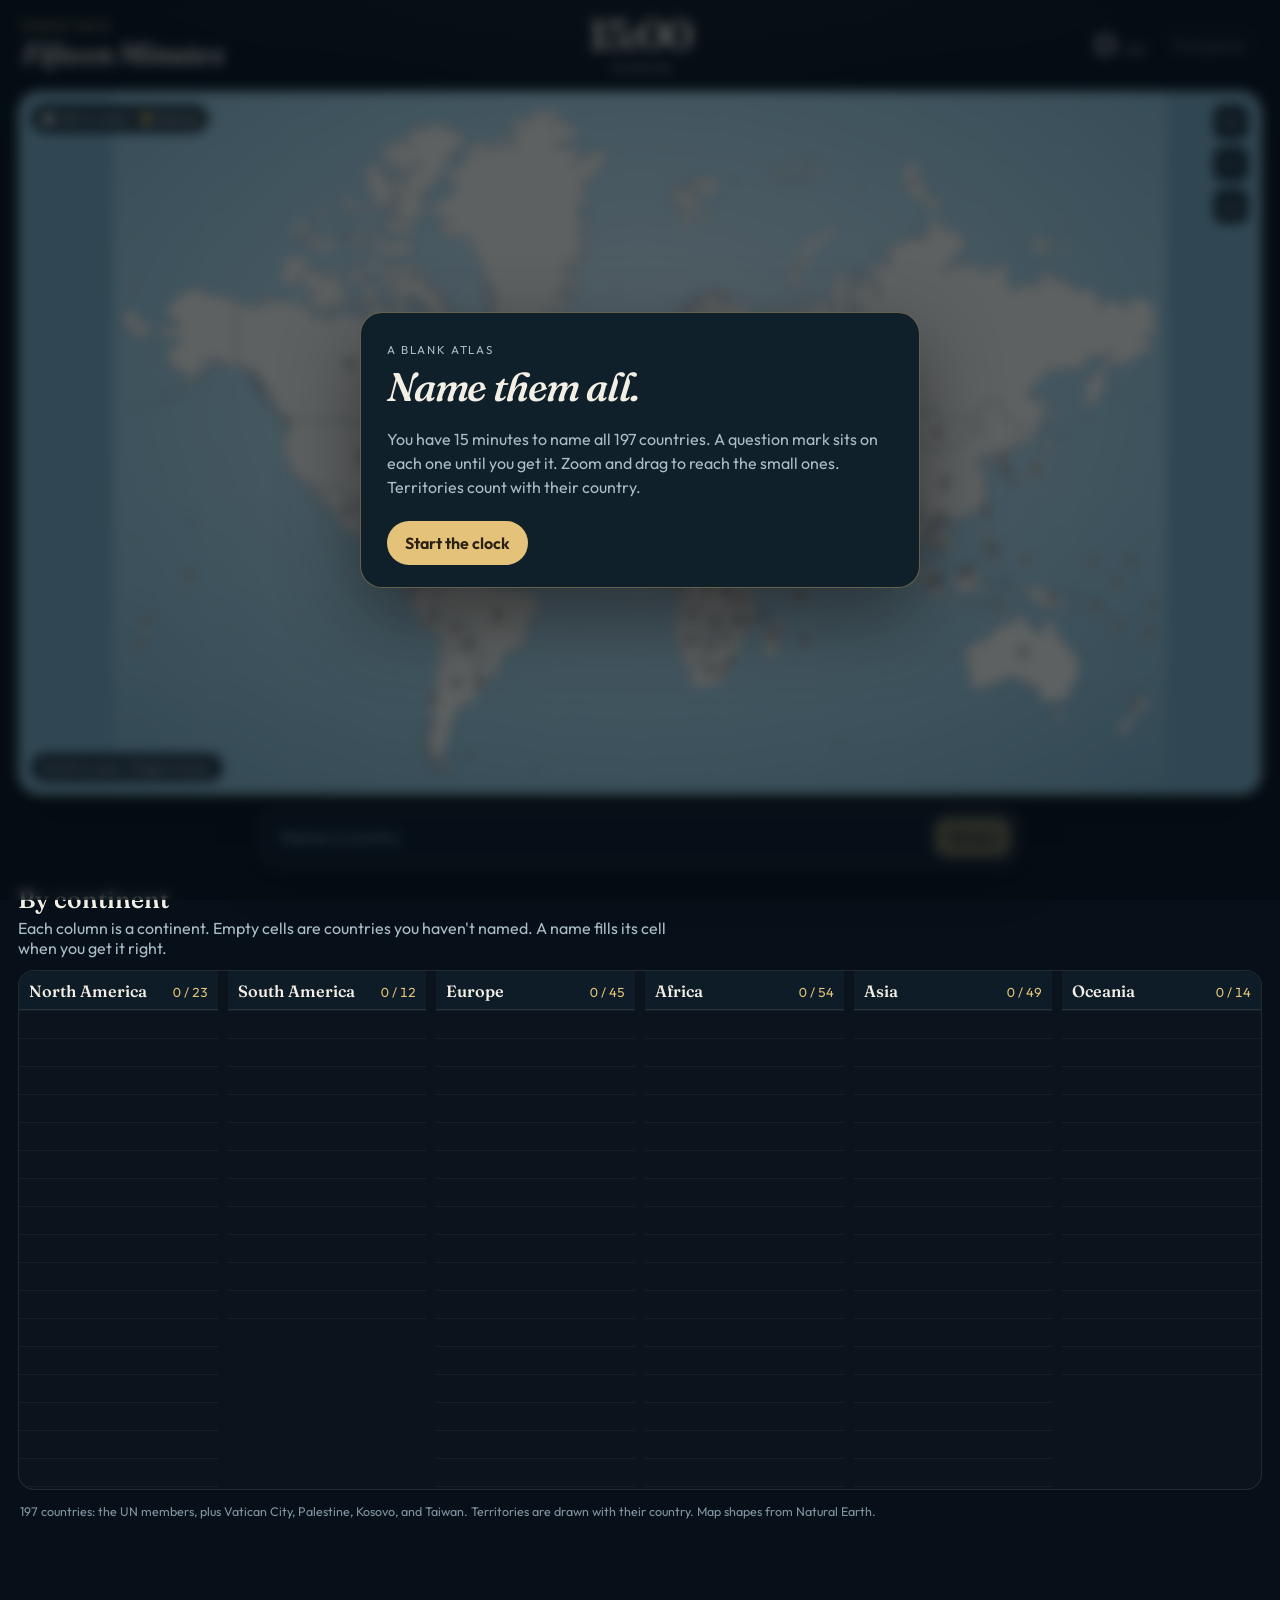
==== index.html @ 6fd6e8e4 "Add a 15-minute world country guessing game. Players name all 197 countries on a pannable map, fill " ====
<!DOCTYPE html>
<html lang="en">
<head>
  <meta charset="utf-8">
  <meta name="viewport" content="width=device-width, initial-scale=1">
  <title>Fifteen Minutes — Name every country</title>
  <meta name="description" content="You have 15 minutes to name every country. A question mark marks each one until you guess it.">
  <link rel="preconnect" href="https://fonts.googleapis.com">
  <link rel="preconnect" href="https://fonts.gstatic.com" crossorigin>
  <link href="https://fonts.googleapis.com/css2?family=Fraunces:ital,opsz,wght@0,9..144,560;1,9..144,560&family=Outfit:wght@420;560;650&display=swap" rel="stylesheet">
  <link rel="stylesheet" href="css/styles.css">
</head>
<body>
  <header class="top">
    <div class="brand">
      <p class="kicker">World quiz</p>
      <h1>Fifteen Minutes</h1>
    </div>
    <div class="timer">
      <span class="time" id="time">15:00</span>
      <span class="time-label">remaining</span>
    </div>
    <div class="scorebox">
      <div class="score-readout">
        <span class="score" id="score">0</span>
        <span class="score-label">/ <span id="total">197</span></span>
      </div>
      <button type="button" class="ghost" id="end-btn" disabled>End game</button>
      <button type="button" class="ghost hidden" id="results-btn">Results</button>
    </div>
  </header>

  <main>
    <section class="map-card" aria-label="World map">
      <svg id="map" role="img" aria-label="World map. Each country is marked until you name it.">
        <g id="world"></g>
      </svg>
      <div class="legend">
        <span><i class="swatch q"></i>Still to name</span>
        <span><i class="swatch found"></i>Named</span>
        <span id="legend-miss" class="hidden"><i class="swatch miss"></i>Missed</span>
      </div>
      <div class="map-tools">
        <button type="button" id="zoom-in" aria-label="Zoom in">+</button>
        <button type="button" id="zoom-out" aria-label="Zoom out">−</button>
        <button type="button" id="zoom-reset" aria-label="Reset the map view">⌂</button>
      </div>
      <p class="map-hint">Scroll to zoom. Drag to move.</p>
    </section>

    <form id="guess-form" class="guess" autocomplete="off">
      <div class="guess-row">
        <label for="guess" class="sr-only">Country name</label>
        <input id="guess" name="country-guess" type="text" placeholder="Name a country" autocomplete="off" autocorrect="off" autocapitalize="off" spellcheck="false" disabled>
        <button type="submit" id="guess-btn" disabled>Guess</button>
      </div>
      <p id="feedback" class="feedback" aria-live="polite"></p>
    </form>

    <section class="progress">
      <div class="progress-head">
        <h2>By continent</h2>
        <p>Each column is a continent. Empty cells are countries you haven't named. A name fills its cell when you get it right.</p>
      </div>
      <div class="board-wrap">
        <div class="board" id="board"></div>
      </div>
      <p class="foot">197 countries: the UN members, plus Vatican City, Palestine, Kosovo, and Taiwan. Territories are drawn with their country. Map shapes from Natural Earth.</p>
    </section>
  </main>

  <div class="overlay" id="intro">
    <div class="card">
      <p class="kicker">A blank atlas</p>
      <h2>Name them all.</h2>
      <p id="intro-copy">You have 15 minutes to name all <span id="intro-total">197</span> countries. A question mark sits on each one until you get it. Zoom and drag to reach the small ones. Territories count with their country.</p>
      <button type="button" class="primary" id="start-btn" disabled>Start the clock</button>
    </div>
  </div>

  <div class="overlay hidden" id="results">
    <div class="card wide" role="dialog" aria-labelledby="results-heading">
      <div id="results-body"></div>
      <div class="card-actions">
        <button type="button" class="primary" id="review-btn">Review the map</button>
        <button type="button" class="ghost" id="again-btn">Play again</button>
      </div>
    </div>
  </div>

  <script type="module" src="js/game.mjs"></script>
</body>
</html>
---- css/styles.css ----
:root {
  --bg: #071018;
  --bg-raise: #10202b;
  --ink: #f4efe4;
  --muted: #a9bdc8;
  --gold: #e4c27a;
  --gold-ink: #2a2114;
  --line: rgba(244, 239, 228, 0.1);
  --danger: #e07a72;
  --ok: #b7e0c2;
  color-scheme: dark;
}

* { box-sizing: border-box; }

html, body { margin: 0; min-height: 100%; }

body {
  font-family: Outfit, "Avenir Next", "Segoe UI", sans-serif;
  background:
    radial-gradient(1200px 500px at 50% -10%, rgba(228, 194, 122, 0.08), transparent 55%),
    var(--bg);
  color: var(--ink);
}

button, input { font: inherit; }

.sr-only {
  position: absolute;
  width: 1px;
  height: 1px;
  padding: 0;
  margin: -1px;
  overflow: hidden;
  clip: rect(0, 0, 0, 0);
  border: 0;
}

.top {
  display: grid;
  grid-template-columns: 1fr auto 1fr;
  align-items: center;
  gap: 12px;
  padding: 14px 22px 6px;
}

.kicker {
  margin: 0;
  text-transform: uppercase;
  letter-spacing: 0.16em;
  font-size: 0.72rem;
  color: var(--gold);
}

.brand h1 {
  margin: 2px 0 0;
  font-family: Fraunces, Georgia, serif;
  font-weight: 560;
  font-style: italic;
  font-size: 1.85rem;
  letter-spacing: -0.03em;
}

.timer { text-align: center; }

.time {
  display: block;
  font-family: Fraunces, Georgia, serif;
  font-size: 2.7rem;
  font-weight: 560;
  font-variant-numeric: tabular-nums;
  letter-spacing: -0.04em;
  line-height: 0.95;
}

.time.urgent { color: var(--danger); }

.time-label, .score-label {
  color: var(--muted);
  font-size: 0.78rem;
  letter-spacing: 0.04em;
}

.scorebox {
  justify-self: end;
  display: flex;
  align-items: center;
  gap: 14px;
}

.score-readout { text-align: right; }

.score {
  font-family: Fraunces, Georgia, serif;
  font-size: 2rem;
  font-variant-numeric: tabular-nums;
  line-height: 1;
}

.score.bump { animation: bump 0.35s ease; }

.ghost {
  background: transparent;
  color: var(--ink);
  border: 1px solid var(--line);
  border-radius: 999px;
  padding: 8px 12px;
  cursor: pointer;
}

.ghost:disabled { opacity: 0.4; cursor: default; }

.ghost:not(:disabled):hover { border-color: rgba(228, 194, 122, 0.55); }

.map-card {
  position: relative;
  height: calc(100vh - 196px);
  min-height: 380px;
  max-height: 780px;
  margin: 10px 18px 0;
  border-radius: 22px;
  overflow: hidden;
  border: 1px solid rgba(228, 194, 122, 0.42);
  box-shadow: 0 24px 60px rgba(0, 0, 0, 0.35);
  background: #7eafc4;
}

#map {
  width: 100%;
  height: 100%;
  display: block;
  touch-action: none;
  cursor: grab;
  user-select: none;
}

#map.dragging { cursor: grabbing; }

.ocean { pointer-events: none; }

.graticule path {
  fill: none;
  stroke: rgba(255, 255, 255, 0.28);
  stroke-width: 0.8;
  vector-effect: non-scaling-stroke;
  pointer-events: none;
}

.country, .other {
  stroke: #6d7f8c;
  stroke-width: 0.7;
  vector-effect: non-scaling-stroke;
  stroke-linejoin: round;
  fill-rule: evenodd;
}

.country {
  fill: #fbf6ec;
  cursor: grab;
  transition: fill 0.35s ease;
}

.country:hover { fill: #fffdf8; }

.country.found { fill: #efc56d; stroke: #8d6b32; }
.country.found:hover { fill: #f6d48a; }
.country.missed { fill: #efc8cb; stroke: #8d5960; }
.country.missed:hover { fill: #f6d5d7; }
.country.just-found { filter: brightness(1.08); }

.other {
  fill: #e4d9c6;
  stroke: #b3a48e;
  pointer-events: none;
}

.pin { pointer-events: none; }

.pin text {
  font-family: Outfit, "Avenir Next", sans-serif;
  font-size: 13px;
  font-weight: 650;
  fill: #3a2e22;
  stroke: rgba(251, 246, 236, 0.95);
  stroke-width: 3.5px;
  paint-order: stroke;
  stroke-linejoin: round;
}

.pin text.q { font-size: 16px; font-weight: 700; }
.pin text.culled, .pin .dot.culled { opacity: 0; }
.pin .dot { fill: #3a2e22; }
.pin.found text { fill: #2c220f; stroke: #f8e7c0; }
.pin.found .dot { fill: #6d5420; }
.pin.missed text { fill: #6e2430; stroke: #fde8ea; }
.pin.missed .dot { fill: #8a3a46; }

.map-tools, .map-hint, .legend {
  position: absolute;
  z-index: 2;
  color: var(--ink);
}

.map-tools {
  top: 12px;
  right: 12px;
  display: flex;
  flex-direction: column;
  gap: 6px;
}

.map-tools button {
  width: 36px;
  height: 36px;
  border-radius: 10px;
  border: 1px solid rgba(255, 255, 255, 0.14);
  background: rgba(7, 16, 24, 0.78);
  color: var(--ink);
  cursor: pointer;
  font-size: 1.15rem;
  line-height: 1;
}

.map-tools button:hover { border-color: rgba(228, 194, 122, 0.7); }

.legend {
  top: 12px;
  left: 12px;
  display: flex;
  gap: 12px;
  align-items: center;
  background: rgba(7, 16, 24, 0.78);
  border-radius: 999px;
  padding: 7px 12px;
  font-size: 0.78rem;
}

.map-hint {
  left: 12px;
  bottom: 12px;
  margin: 0;
  background: rgba(7, 16, 24, 0.78);
  border-radius: 999px;
  padding: 7px 12px;
  font-size: 0.78rem;
}

.swatch {
  display: inline-block;
  width: 10px;
  height: 10px;
  border-radius: 2px;
  margin-right: 5px;
  vertical-align: -1px;
}

.swatch.q { background: #fbf6ec; }
.swatch.found { background: #efc56d; }
.swatch.miss { background: #efc8cb; }

.hidden { display: none !important; }

.guess {
  position: sticky;
  bottom: 12px;
  z-index: 4;
  width: min(760px, calc(100% - 28px));
  margin: 12px auto 0;
  padding: 8px 8px 8px 16px;
  background: rgba(12, 24, 34, 0.94);
  border: 1px solid rgba(228, 194, 122, 0.38);
  border-radius: 18px;
  box-shadow: 0 16px 40px rgba(0, 0, 0, 0.35);
  backdrop-filter: blur(10px);
}

.guess-row { display: flex; gap: 8px; align-items: center; }

.guess input {
  flex: 1;
  min-width: 0;
  background: transparent;
  border: 0;
  color: var(--ink);
  padding: 10px 4px;
  outline: none;
  font-size: 1.05rem;
}

.guess input::placeholder { color: #8ea3af; }

.guess button[type="submit"] {
  background: var(--gold);
  color: var(--gold-ink);
  border: 0;
  border-radius: 12px;
  padding: 10px 16px;
  font-weight: 650;
  cursor: pointer;
}

.guess button[type="submit"]:disabled { opacity: 0.45; cursor: default; }

.feedback {
  min-height: 0;
  margin: 0;
  padding: 0 4px;
  font-size: 0.92rem;
}

.feedback:not(:empty) { padding: 2px 4px 6px; }

.feedback.ok { color: var(--ok); }
.feedback.bad { color: #f0b2ad; }
.feedback.hint { color: var(--gold); }

.guess.shake { animation: shake 0.35s ease; }

.progress { padding: 18px 18px 108px; }

.progress-head h2 {
  margin: 0;
  font-family: Fraunces, Georgia, serif;
  font-weight: 560;
  font-size: 1.55rem;
}

.progress-head p {
  margin: 4px 0 12px;
  color: var(--muted);
  max-width: 62ch;
}

.board-wrap { overflow-x: auto; }

.board {
  display: grid;
  grid-template-columns: repeat(6, minmax(150px, 1fr));
  gap: 10px;
  max-height: 520px;
  overflow: auto;
  border: 1px solid var(--line);
  border-radius: 16px;
  background: rgba(255, 255, 255, 0.02);
}

.continent { min-width: 0; }

.continent header {
  position: sticky;
  top: 0;
  z-index: 1;
  display: flex;
  justify-content: space-between;
  gap: 8px;
  align-items: baseline;
  padding: 10px 10px 8px;
  background: #0d1c27;
  border-bottom: 1px solid var(--line);
}

.continent h3 {
  margin: 0;
  font-family: Fraunces, Georgia, serif;
  font-size: 1.02rem;
  font-weight: 560;
}

.count {
  color: var(--gold);
  font-variant-numeric: tabular-nums;
  font-size: 0.82rem;
  white-space: nowrap;
}

.cell {
  min-height: 28px;
  padding: 5px 10px;
  border-top: 1px solid rgba(255, 255, 255, 0.045);
  color: transparent;
  font-size: 0.86rem;
  line-height: 1.25;
}

.cell.found {
  color: var(--ink);
  background: rgba(228, 194, 122, 0.12);
}

.foot {
  margin: 14px 2px 0;
  color: #7f95a1;
  font-size: 0.78rem;
}

.overlay {
  position: fixed;
  inset: 0;
  z-index: 20;
  display: grid;
  place-items: center;
  padding: 20px;
  background: rgba(6, 14, 20, 0.64);
  backdrop-filter: blur(6px);
}

.card {
  width: min(560px, 100%);
  background: var(--bg-raise);
  border: 1px solid rgba(228, 194, 122, 0.4);
  border-radius: 22px;
  padding: 28px 26px 22px;
  box-shadow: 0 30px 80px rgba(0, 0, 0, 0.45);
}

.card.wide { width: min(920px, 100%); max-height: min(86vh, 820px); overflow: auto; }

.card h2 {
  margin: 4px 0 8px;
  font-family: Fraunces, Georgia, serif;
  font-style: italic;
  font-weight: 560;
  font-size: 2.5rem;
  letter-spacing: -0.03em;
}

.card p { color: var(--muted); line-height: 1.5; }

.primary {
  margin-top: 6px;
  background: var(--gold);
  color: var(--gold-ink);
  border: 0;
  border-radius: 999px;
  padding: 12px 18px;
  font-weight: 650;
  cursor: pointer;
}

.primary:disabled { opacity: 0.5; cursor: default; }

.card-actions { display: flex; flex-wrap: wrap; gap: 8px; margin-top: 16px; }

.final-score {
  margin: 0;
  font-family: Fraunces, Georgia, serif;
  font-size: 3.2rem;
  line-height: 1;
  color: var(--ink);
}

.final-score span {
  font-size: 1.4rem;
  color: var(--muted);
}

.results-note { margin-top: 8px; }

.missed-title {
  margin: 18px 0 8px;
  font-family: Fraunces, Georgia, serif;
  font-size: 1.25rem;
  color: var(--ink);
}

.missed-grid {
  display: grid;
  grid-template-columns: repeat(auto-fit, minmax(170px, 1fr));
  gap: 12px 18px;
}

.missed-grid h3 {
  margin: 0 0 4px;
  font-size: 0.75rem;
  letter-spacing: 0.08em;
  text-transform: uppercase;
  color: var(--gold);
}

.missed-grid ul { list-style: none; margin: 0; padding: 0; }

.missed-grid li {
  padding: 2px 0;
  color: var(--ink);
  font-size: 0.92rem;
}

@keyframes shake {
  0%, 100% { transform: translateX(0); }
  25% { transform: translateX(-5px); }
  75% { transform: translateX(5px); }
}

@keyframes bump {
  0% { transform: scale(1); }
  40% { transform: scale(1.12); }
  100% { transform: scale(1); }
}

@media (max-width: 760px) {
  .top {
    grid-template-columns: 1fr auto;
    padding-inline: 14px;
  }
  .timer { grid-column: 1 / -1; }
  .brand h1 { font-size: 1.45rem; }
  .time { font-size: 2.15rem; }
  .map-card { margin-inline: 10px; height: calc(100vh - 210px); }
  .legend { display: none; }
  .card h2 { font-size: 2rem; }
}

@media (prefers-reduced-motion: reduce) {
  *, *::before, *::after {
    animation: none !important;
    transition: none !important;
  }
}
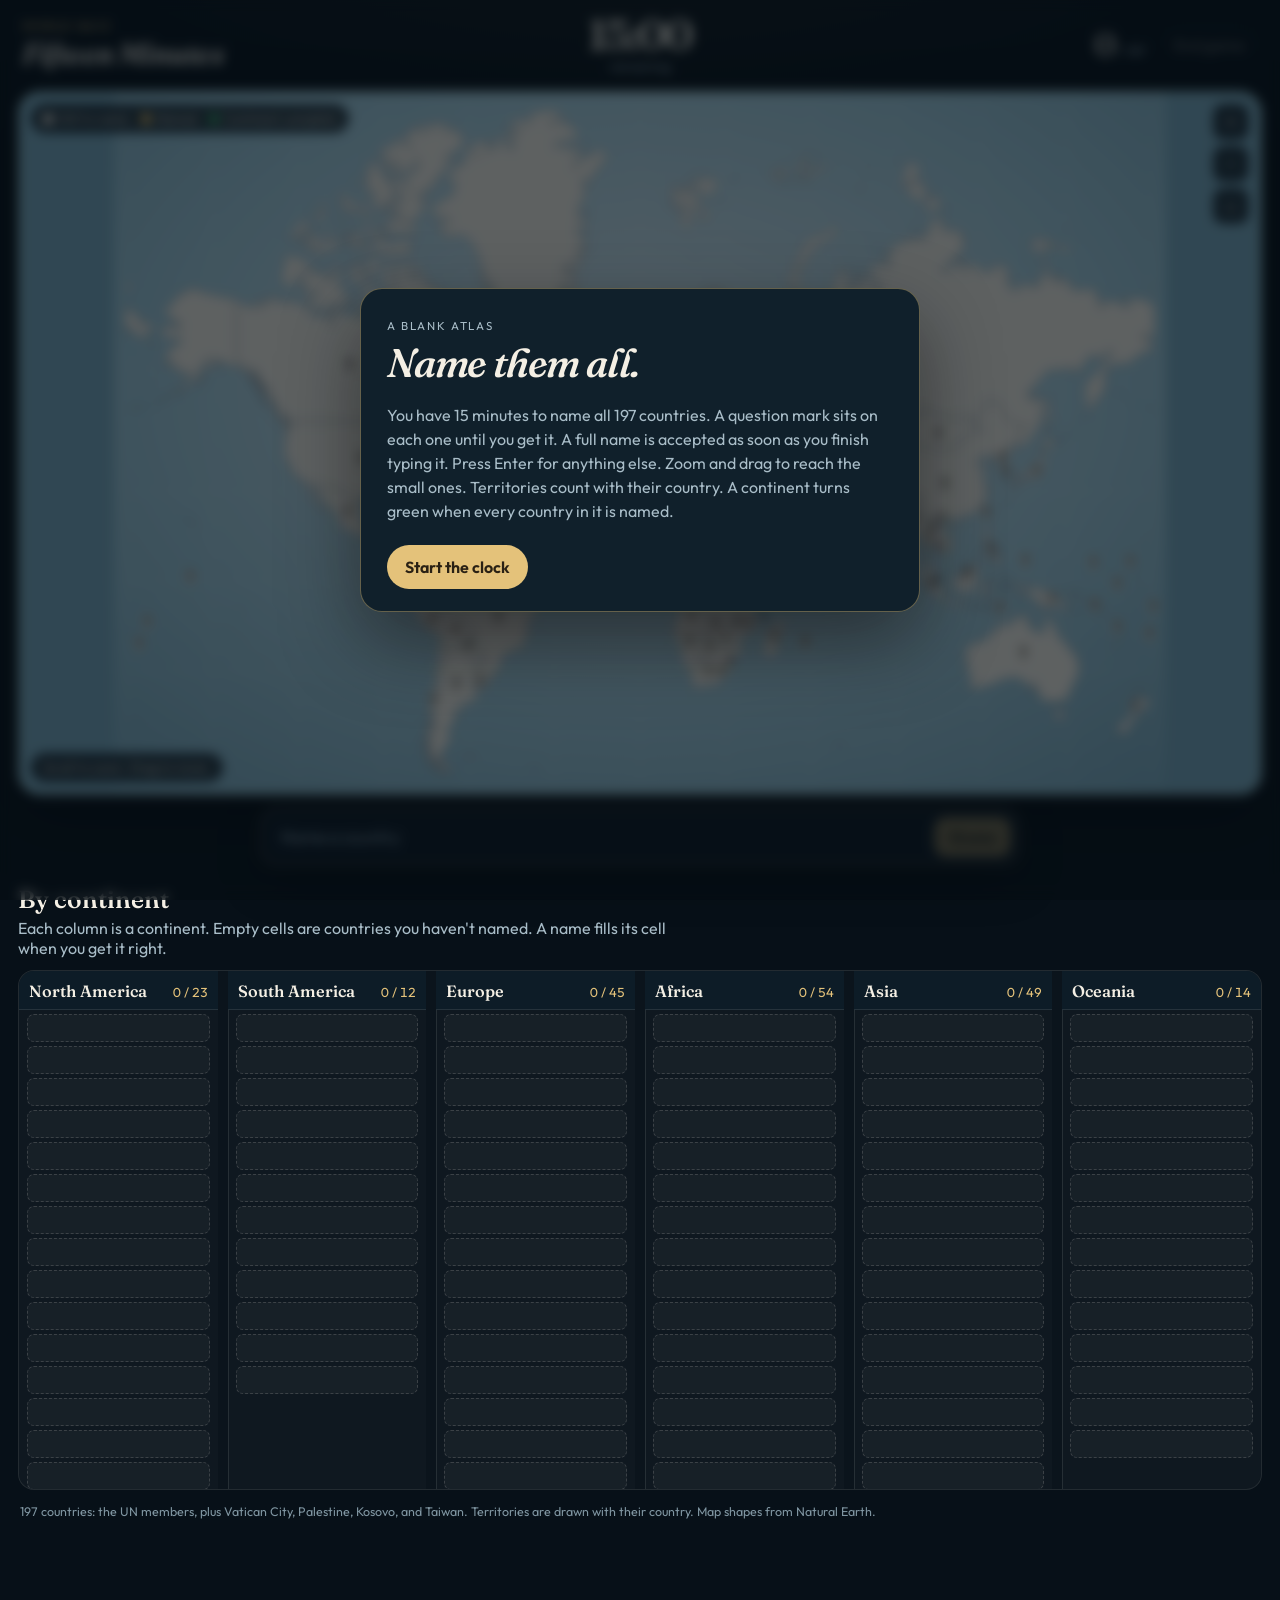
==== commit 2c7b161f: "Accept a finished country name without Enter, and turn a completed continent green. Enter still hand" ====
--- a/index.html
+++ b/index.html
@@ -38,6 +38,7 @@
       <div class="legend">
         <span><i class="swatch q"></i>Still to name</span>
         <span><i class="swatch found"></i>Named</span>
+        <span><i class="swatch complete"></i>Continent complete</span>
         <span id="legend-miss" class="hidden"><i class="swatch miss"></i>Missed</span>
       </div>
       <div class="map-tools">
@@ -73,7 +74,7 @@
     <div class="card">
       <p class="kicker">A blank atlas</p>
       <h2>Name them all.</h2>
-      <p id="intro-copy">You have 15 minutes to name all <span id="intro-total">197</span> countries. A question mark sits on each one until you get it. Zoom and drag to reach the small ones. Territories count with their country.</p>
+      <p id="intro-copy">You have 15 minutes to name all <span id="intro-total">197</span> countries. A question mark sits on each one until you get it. A full name is accepted as soon as you finish typing it. Press Enter for anything else. Zoom and drag to reach the small ones. Territories count with their country. A continent turns green when every country in it is named.</p>
       <button type="button" class="primary" id="start-btn" disabled>Start the clock</button>
     </div>
   </div>
--- a/css/styles.css
+++ b/css/styles.css
@@ -164,6 +164,8 @@
 
 .country.found { fill: #efc56d; stroke: #8d6b32; }
 .country.found:hover { fill: #f6d48a; }
+.country.found.continent-complete { fill: #3eaf6e; stroke: #1d6a3e; }
+.country.found.continent-complete:hover { fill: #58c484; }
 .country.missed { fill: #efc8cb; stroke: #8d5960; }
 .country.missed:hover { fill: #f6d5d7; }
 .country.just-found { filter: brightness(1.08); }
@@ -192,6 +194,8 @@
 .pin .dot { fill: #3a2e22; }
 .pin.found text { fill: #2c220f; stroke: #f8e7c0; }
 .pin.found .dot { fill: #6d5420; }
+.pin.continent-complete text { fill: #102e1c; stroke: #dff6e8; }
+.pin.continent-complete .dot { fill: #1d6a3e; }
 .pin.missed text { fill: #6e2430; stroke: #fde8ea; }
 .pin.missed .dot { fill: #8a3a46; }
 
@@ -256,6 +260,7 @@
 
 .swatch.q { background: #fbf6ec; }
 .swatch.found { background: #efc56d; }
+.swatch.complete { background: #3eaf6e; }
 .swatch.miss { background: #efc8cb; }
 
 .hidden { display: none !important; }
@@ -344,7 +349,12 @@
   background: rgba(255, 255, 255, 0.02);
 }
 
-.continent { min-width: 0; }
+.continent {
+  min-width: 0;
+  background: rgba(255, 255, 255, 0.015);
+}
+
+.continent + .continent { box-shadow: inset 1px 0 0 var(--line); }
 
 .continent header {
   position: sticky;
@@ -375,8 +385,11 @@
 
 .cell {
   min-height: 28px;
-  padding: 5px 10px;
-  border-top: 1px solid rgba(255, 255, 255, 0.045);
+  margin: 4px 8px;
+  padding: 5px 8px;
+  border: 1px dashed rgba(244, 239, 228, 0.16);
+  border-radius: 7px;
+  background: rgba(255, 255, 255, 0.035);
   color: transparent;
   font-size: 0.86rem;
   line-height: 1.25;
@@ -384,7 +397,9 @@
 
 .cell.found {
   color: var(--ink);
-  background: rgba(228, 194, 122, 0.12);
+  background: rgba(228, 194, 122, 0.16);
+  border-style: solid;
+  border-color: rgba(228, 194, 122, 0.45);
 }
 
 .foot {
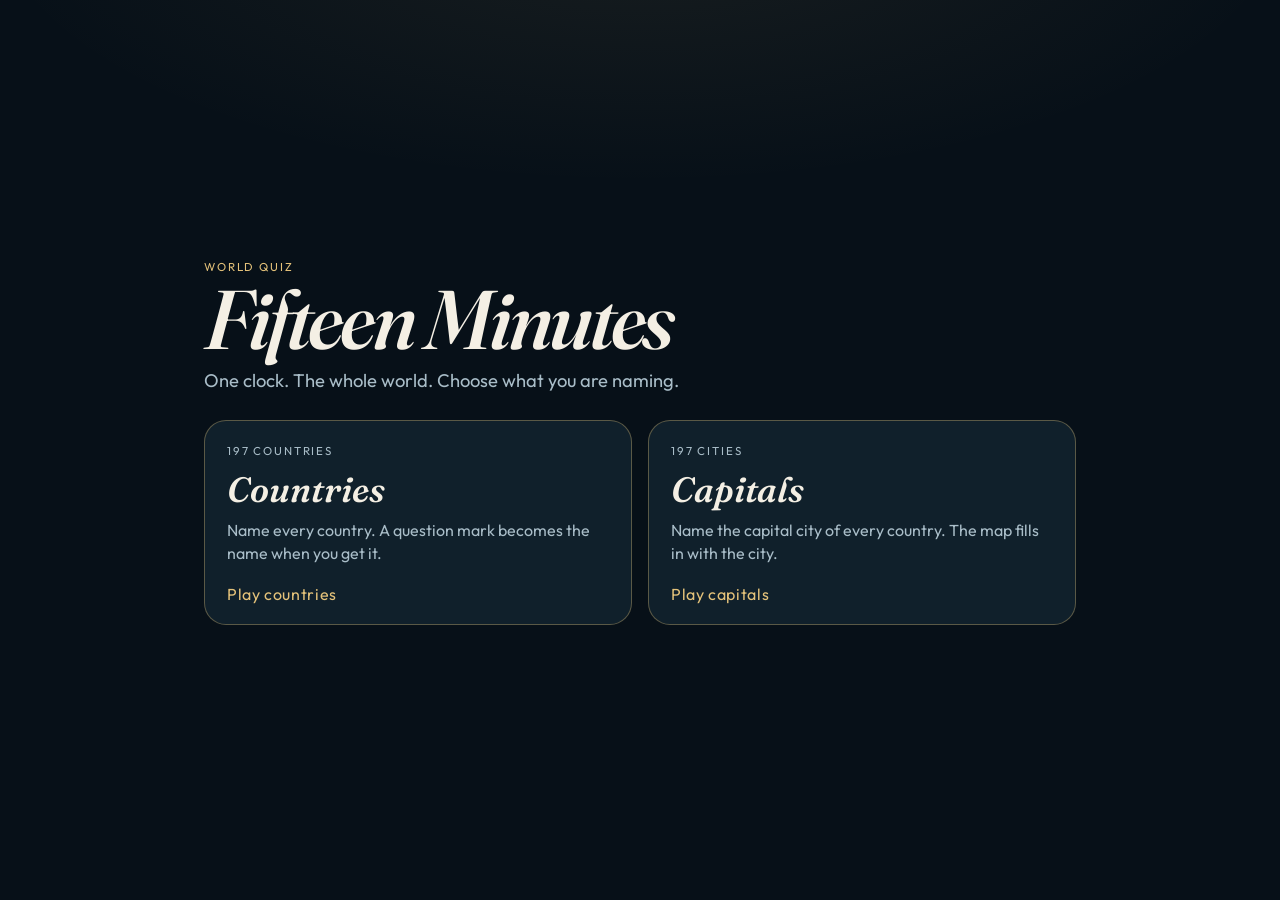
==== commit 7099d482: "Add a capitals round and a home page to choose the quiz. The home page picks countries or capital ci" ====
--- a/index.html
+++ b/index.html
@@ -3,92 +3,32 @@
 <head>
   <meta charset="utf-8">
   <meta name="viewport" content="width=device-width, initial-scale=1">
-  <title>Fifteen Minutes — Name every country</title>
-  <meta name="description" content="You have 15 minutes to name every country. A question mark marks each one until you guess it.">
+  <title>Fifteen Minutes</title>
+  <meta name="description" content="Fifteen minutes to name every country, or the capital city of every country.">
   <link rel="preconnect" href="https://fonts.googleapis.com">
   <link rel="preconnect" href="https://fonts.gstatic.com" crossorigin>
   <link href="https://fonts.googleapis.com/css2?family=Fraunces:ital,opsz,wght@0,9..144,560;1,9..144,560&family=Outfit:wght@420;560;650&display=swap" rel="stylesheet">
   <link rel="stylesheet" href="css/styles.css">
 </head>
-<body>
-  <header class="top">
-    <div class="brand">
-      <p class="kicker">World quiz</p>
-      <h1>Fifteen Minutes</h1>
+<body class="home">
+  <main class="home-main">
+    <p class="kicker">World quiz</p>
+    <h1>Fifteen Minutes</h1>
+    <p class="lede">One clock. The whole world. Choose what you are naming.</p>
+    <div class="choices">
+      <a class="choice" href="play.html?game=countries">
+        <p class="kicker">197 countries</p>
+        <h2>Countries</h2>
+        <p>Name every country. A question mark becomes the name when you get it.</p>
+        <span class="go">Play countries</span>
+      </a>
+      <a class="choice" href="play.html?game=capitals">
+        <p class="kicker">197 cities</p>
+        <h2>Capitals</h2>
+        <p>Name the capital city of every country. The map fills in with the city.</p>
+        <span class="go">Play capitals</span>
+      </a>
     </div>
-    <div class="timer">
-      <span class="time" id="time">15:00</span>
-      <span class="time-label">remaining</span>
-    </div>
-    <div class="scorebox">
-      <div class="score-readout">
-        <span class="score" id="score">0</span>
-        <span class="score-label">/ <span id="total">197</span></span>
-      </div>
-      <button type="button" class="ghost" id="end-btn" disabled>End game</button>
-      <button type="button" class="ghost hidden" id="results-btn">Results</button>
-    </div>
-  </header>
-
-  <main>
-    <section class="map-card" aria-label="World map">
-      <svg id="map" role="img" aria-label="World map. Each country is marked until you name it.">
-        <g id="world"></g>
-      </svg>
-      <div class="legend">
-        <span><i class="swatch q"></i>Still to name</span>
-        <span><i class="swatch found"></i>Named</span>
-        <span><i class="swatch complete"></i>Continent complete</span>
-        <span id="legend-miss" class="hidden"><i class="swatch miss"></i>Missed</span>
-      </div>
-      <div class="map-tools">
-        <button type="button" id="zoom-in" aria-label="Zoom in">+</button>
-        <button type="button" id="zoom-out" aria-label="Zoom out">−</button>
-        <button type="button" id="zoom-reset" aria-label="Reset the map view">⌂</button>
-      </div>
-      <p class="map-hint">Scroll to zoom. Drag to move.</p>
-    </section>
-
-    <form id="guess-form" class="guess" autocomplete="off">
-      <div class="guess-row">
-        <label for="guess" class="sr-only">Country name</label>
-        <input id="guess" name="country-guess" type="text" placeholder="Name a country" autocomplete="off" autocorrect="off" autocapitalize="off" spellcheck="false" disabled>
-        <button type="submit" id="guess-btn" disabled>Guess</button>
-      </div>
-      <p id="feedback" class="feedback" aria-live="polite"></p>
-    </form>
-
-    <section class="progress">
-      <div class="progress-head">
-        <h2>By continent</h2>
-        <p>Each column is a continent. Empty cells are countries you haven't named. A name fills its cell when you get it right.</p>
-      </div>
-      <div class="board-wrap">
-        <div class="board" id="board"></div>
-      </div>
-      <p class="foot">197 countries: the UN members, plus Vatican City, Palestine, Kosovo, and Taiwan. Territories are drawn with their country. Map shapes from Natural Earth.</p>
-    </section>
   </main>
-
-  <div class="overlay" id="intro">
-    <div class="card">
-      <p class="kicker">A blank atlas</p>
-      <h2>Name them all.</h2>
-      <p id="intro-copy">You have 15 minutes to name all <span id="intro-total">197</span> countries. A question mark sits on each one until you get it. A full name is accepted as soon as you finish typing it. Press Enter for anything else. Zoom and drag to reach the small ones. Territories count with their country. A continent turns green when every country in it is named.</p>
-      <button type="button" class="primary" id="start-btn" disabled>Start the clock</button>
-    </div>
-  </div>
-
-  <div class="overlay hidden" id="results">
-    <div class="card wide" role="dialog" aria-labelledby="results-heading">
-      <div id="results-body"></div>
-      <div class="card-actions">
-        <button type="button" class="primary" id="review-btn">Review the map</button>
-        <button type="button" class="ghost" id="again-btn">Play again</button>
-      </div>
-    </div>
-  </div>
-
-  <script type="module" src="js/game.mjs"></script>
 </body>
 </html>
--- a/css/styles.css
+++ b/css/styles.css
@@ -59,6 +59,86 @@
   font-style: italic;
   font-size: 1.85rem;
   letter-spacing: -0.03em;
+}
+
+.brand-link {
+  display: inline-block;
+  color: inherit;
+  text-decoration: none;
+}
+
+.brand-link:hover h1 { color: var(--gold); }
+
+.home-main {
+  min-height: 100vh;
+  display: grid;
+  align-content: center;
+  justify-items: start;
+  max-width: 920px;
+  margin: 0 auto;
+  padding: 48px 24px 64px;
+}
+
+.home-main h1 {
+  margin: 6px 0 10px;
+  font-family: Fraunces, Georgia, serif;
+  font-style: italic;
+  font-weight: 560;
+  font-size: clamp(3rem, 8vw, 5.2rem);
+  letter-spacing: -0.04em;
+  line-height: 0.95;
+}
+
+.lede {
+  margin: 0 0 28px;
+  max-width: 36rem;
+  color: var(--muted);
+  font-size: 1.15rem;
+}
+
+.choices {
+  display: grid;
+  grid-template-columns: 1fr 1fr;
+  gap: 16px;
+  width: 100%;
+}
+
+.choice {
+  display: block;
+  min-height: 190px;
+  padding: 22px 22px 20px;
+  color: inherit;
+  text-decoration: none;
+  background: var(--bg-raise);
+  border: 1px solid rgba(228, 194, 122, 0.35);
+  border-radius: 22px;
+}
+
+.choice:hover,
+.choice:focus-visible {
+  border-color: var(--gold);
+  background: #162a38;
+}
+
+.choice h2 {
+  margin: 8px 0 8px;
+  font-family: Fraunces, Georgia, serif;
+  font-style: italic;
+  font-weight: 560;
+  font-size: 2.2rem;
+}
+
+.choice p {
+  margin: 0;
+  color: var(--muted);
+  line-height: 1.45;
+}
+
+.choice .go {
+  display: inline-block;
+  margin-top: 18px;
+  color: var(--gold);
+  letter-spacing: 0.04em;
 }
 
 .timer { text-align: center; }
@@ -523,6 +603,7 @@
   .map-card { margin-inline: 10px; height: calc(100vh - 210px); }
   .legend { display: none; }
   .card h2 { font-size: 2rem; }
+  .choices { grid-template-columns: 1fr; }
 }
 
 @media (prefers-reduced-motion: reduce) {
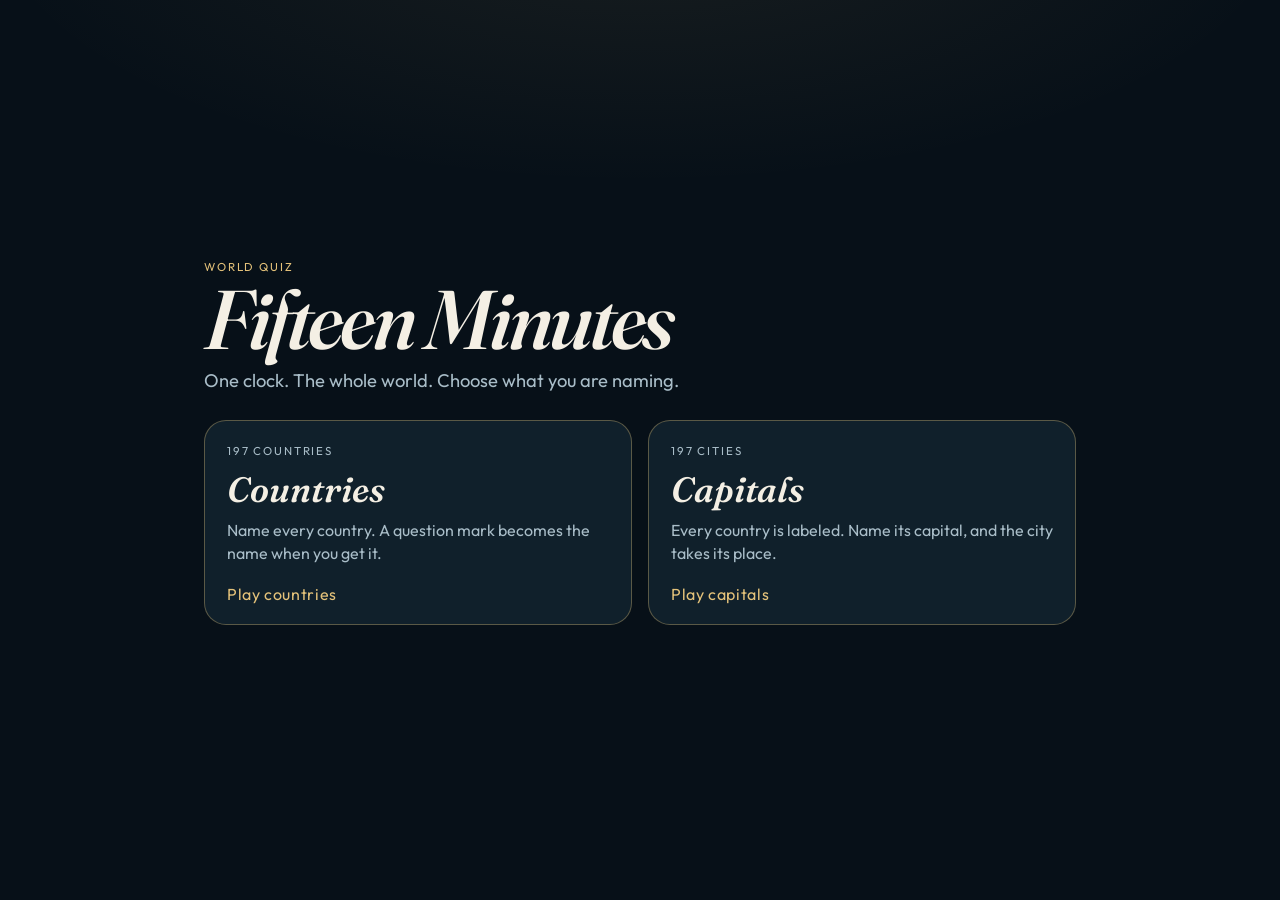
==== commit f3d56a03: "Show each country name while its capital is still to guess. The capitals map and continent table lis" ====
--- a/index.html
+++ b/index.html
@@ -25,7 +25,7 @@
       <a class="choice" href="play.html?game=capitals">
         <p class="kicker">197 cities</p>
         <h2>Capitals</h2>
-        <p>Name the capital city of every country. The map fills in with the city.</p>
+        <p>Every country is labeled. Name its capital, and the city takes its place.</p>
         <span class="go">Play capitals</span>
       </a>
     </div>
--- a/css/styles.css
+++ b/css/styles.css
@@ -270,6 +270,7 @@
 }
 
 .pin text.q { font-size: 16px; font-weight: 700; }
+.pin text.place { font-size: 12px; font-weight: 650; }
 .pin text.culled, .pin .dot.culled { opacity: 0; }
 .pin .dot { fill: #3a2e22; }
 .pin.found text { fill: #2c220f; stroke: #f8e7c0; }
@@ -482,6 +483,10 @@
   border-color: rgba(228, 194, 122, 0.45);
 }
 
+.cell.prompt {
+  color: var(--muted);
+}
+
 .foot {
   margin: 14px 2px 0;
   color: #7f95a1;
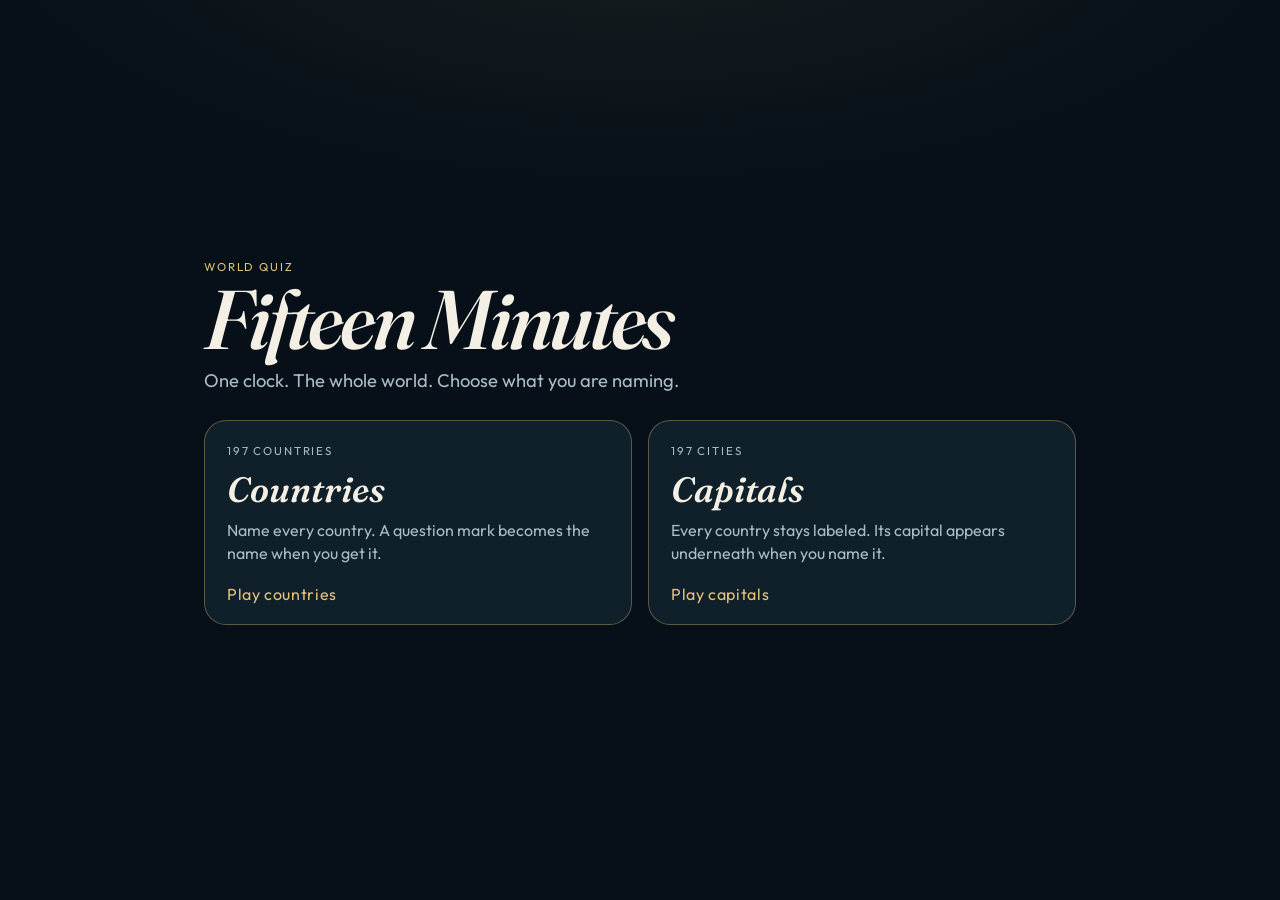
==== commit 16057d06: "Keep the country name and show its capital underneath. A correct city no longer replaces the country" ====
--- a/index.html
+++ b/index.html
@@ -25,7 +25,7 @@
       <a class="choice" href="play.html?game=capitals">
         <p class="kicker">197 cities</p>
         <h2>Capitals</h2>
-        <p>Every country is labeled. Name its capital, and the city takes its place.</p>
+        <p>Every country stays labeled. Its capital appears underneath when you name it.</p>
         <span class="go">Play capitals</span>
       </a>
     </div>
--- a/css/styles.css
+++ b/css/styles.css
@@ -271,7 +271,13 @@
 
 .pin text.q { font-size: 16px; font-weight: 700; }
 .pin text.place { font-size: 12px; font-weight: 650; }
-.pin text.culled, .pin .dot.culled { opacity: 0; }
+.pin text.city {
+  font-size: 11px;
+  font-weight: 650;
+  fill: #6d5420;
+  stroke: #f8e7c0;
+}
+.pin text.culled, .pin .label.culled, .pin .dot.culled { opacity: 0; }
 .pin .dot { fill: #3a2e22; }
 .pin.found text { fill: #2c220f; stroke: #f8e7c0; }
 .pin.found .dot { fill: #6d5420; }
@@ -279,6 +285,15 @@
 .pin.continent-complete .dot { fill: #1d6a3e; }
 .pin.missed text { fill: #6e2430; stroke: #fde8ea; }
 .pin.missed .dot { fill: #8a3a46; }
+.pin.found text.place,
+.pin.continent-complete text.place,
+.pin.missed text.place {
+  fill: #3a2e22;
+  stroke: rgba(251, 246, 236, 0.95);
+}
+.pin.found text.city { fill: #6d5420; stroke: #f8e7c0; }
+.pin.continent-complete text.city { fill: #1d6a3e; stroke: #dff6e8; }
+.pin.missed text.city { fill: #6e2430; stroke: #fde8ea; }
 
 .map-tools, .map-hint, .legend {
   position: absolute;
@@ -487,6 +502,20 @@
   color: var(--muted);
 }
 
+.cell-place { color: var(--muted); }
+
+.cell.found .cell-place { color: var(--ink); }
+
+.cell-city:empty { display: none; }
+
+.cell-city {
+  margin-top: 1px;
+  color: var(--gold);
+  font-weight: 650;
+}
+
+.cell.missed .cell-city { color: #e7a8a4; }
+
 .foot {
   margin: 14px 2px 0;
   color: #7f95a1;
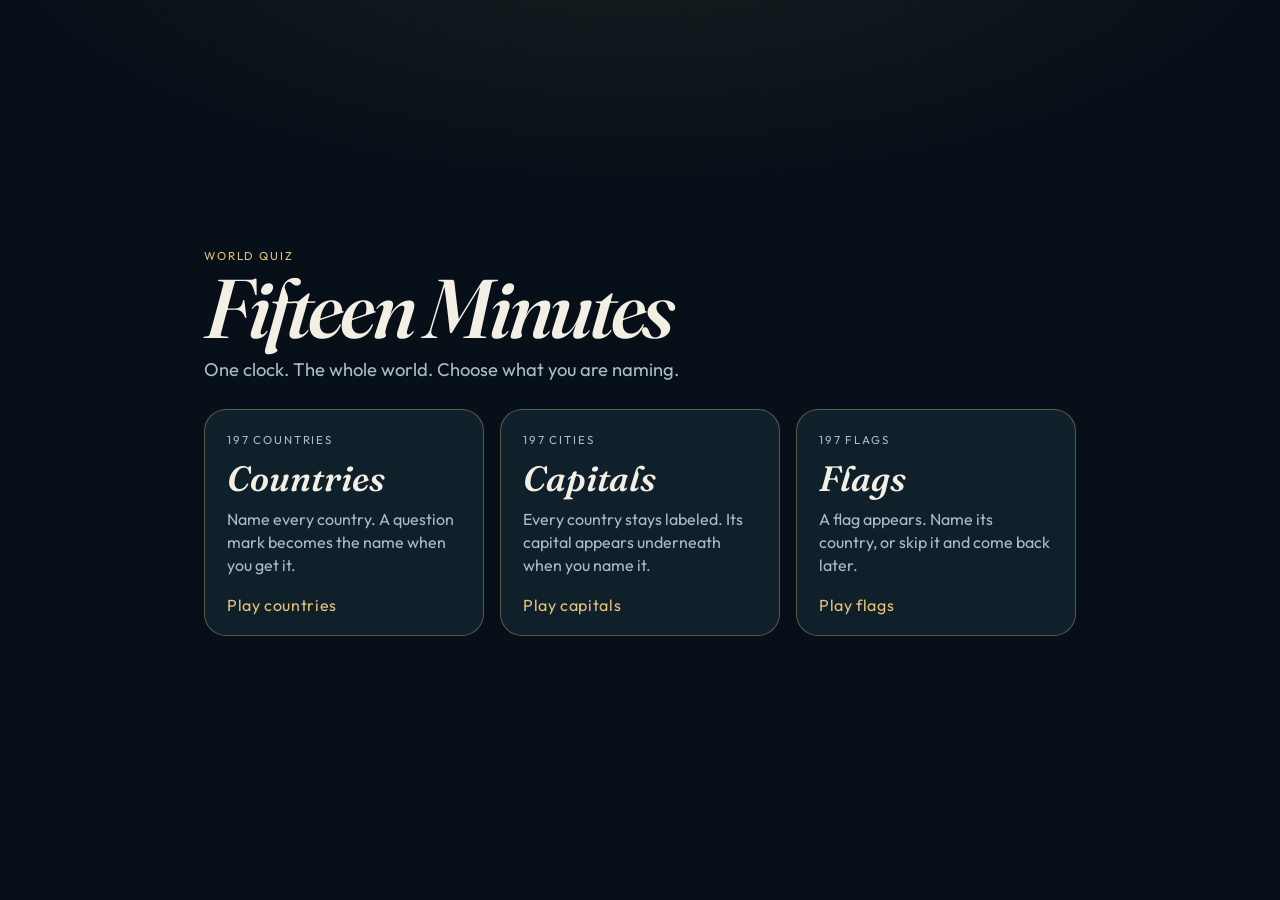
==== commit 20868064: "Add a flags round that asks for the country on each flag. One flag appears at a time. A full country" ====
--- a/index.html
+++ b/index.html
@@ -4,7 +4,7 @@
   <meta charset="utf-8">
   <meta name="viewport" content="width=device-width, initial-scale=1">
   <title>Fifteen Minutes</title>
-  <meta name="description" content="Fifteen minutes to name every country, or the capital city of every country.">
+  <meta name="description" content="Fifteen minutes to name every country, every capital, or every flag.">
   <link rel="preconnect" href="https://fonts.googleapis.com">
   <link rel="preconnect" href="https://fonts.gstatic.com" crossorigin>
   <link href="https://fonts.googleapis.com/css2?family=Fraunces:ital,opsz,wght@0,9..144,560;1,9..144,560&family=Outfit:wght@420;560;650&display=swap" rel="stylesheet">
@@ -28,6 +28,12 @@
         <p>Every country stays labeled. Its capital appears underneath when you name it.</p>
         <span class="go">Play capitals</span>
       </a>
+      <a class="choice" href="play.html?game=flags">
+        <p class="kicker">197 flags</p>
+        <h2>Flags</h2>
+        <p>A flag appears. Name its country, or skip it and come back later.</p>
+        <span class="go">Play flags</span>
+      </a>
     </div>
   </main>
 </body>
--- a/css/styles.css
+++ b/css/styles.css
@@ -98,7 +98,7 @@
 
 .choices {
   display: grid;
-  grid-template-columns: 1fr 1fr;
+  grid-template-columns: repeat(3, 1fr);
   gap: 16px;
   width: 100%;
 }
@@ -390,6 +390,8 @@
 
 .guess input::placeholder { color: #8ea3af; }
 
+#skip-btn { border-radius: 12px; padding: 10px 14px; }
+
 .guess button[type="submit"] {
   background: var(--gold);
   color: var(--gold-ink);
@@ -612,6 +614,70 @@
   padding: 2px 0;
   color: var(--ink);
   font-size: 0.92rem;
+}
+
+.missed-flag {
+  display: flex;
+  align-items: center;
+  gap: 8px;
+}
+
+.missed-flag img {
+  width: 36px;
+  height: 27px;
+  object-fit: cover;
+  border-radius: 3px;
+  background: #d7e4ea;
+  flex: none;
+}
+
+.flag-stage {
+  display: none;
+  justify-items: center;
+  align-content: center;
+  gap: 14px;
+  min-height: calc(100vh - 230px);
+  padding: 22px 18px 8px;
+}
+
+html.mode-flags .map-card,
+html.mode-flags .progress { display: none; }
+
+html.mode-flags .flag-stage { display: grid; }
+
+.flag-status {
+  margin: 0;
+  color: var(--muted);
+  letter-spacing: 0.04em;
+}
+
+.flag-frame {
+  width: min(640px, 92vw);
+  aspect-ratio: 4 / 3;
+  background:
+    linear-gradient(90deg, rgba(255, 255, 255, 0.04) 1px, transparent 1px),
+    linear-gradient(rgba(255, 255, 255, 0.04) 1px, transparent 1px),
+    #10202b;
+  background-size: 28px 28px;
+  border: 1px solid rgba(228, 194, 122, 0.35);
+  border-radius: 18px;
+  overflow: hidden;
+  box-shadow: 0 24px 60px rgba(0, 0, 0, 0.35);
+}
+
+.flag-frame img {
+  width: 100%;
+  height: 100%;
+  object-fit: cover;
+  display: block;
+}
+
+.flag-frame img:not([src]) { visibility: hidden; }
+
+.flag-credit {
+  margin: 0;
+  color: #7f95a1;
+  font-size: 0.78rem;
 }
 
 @keyframes shake {
@@ -638,6 +704,7 @@
   .legend { display: none; }
   .card h2 { font-size: 2rem; }
   .choices { grid-template-columns: 1fr; }
+  html.mode-flags .flag-stage { min-height: calc(100vh - 250px); }
 }
 
 @media (prefers-reduced-motion: reduce) {
